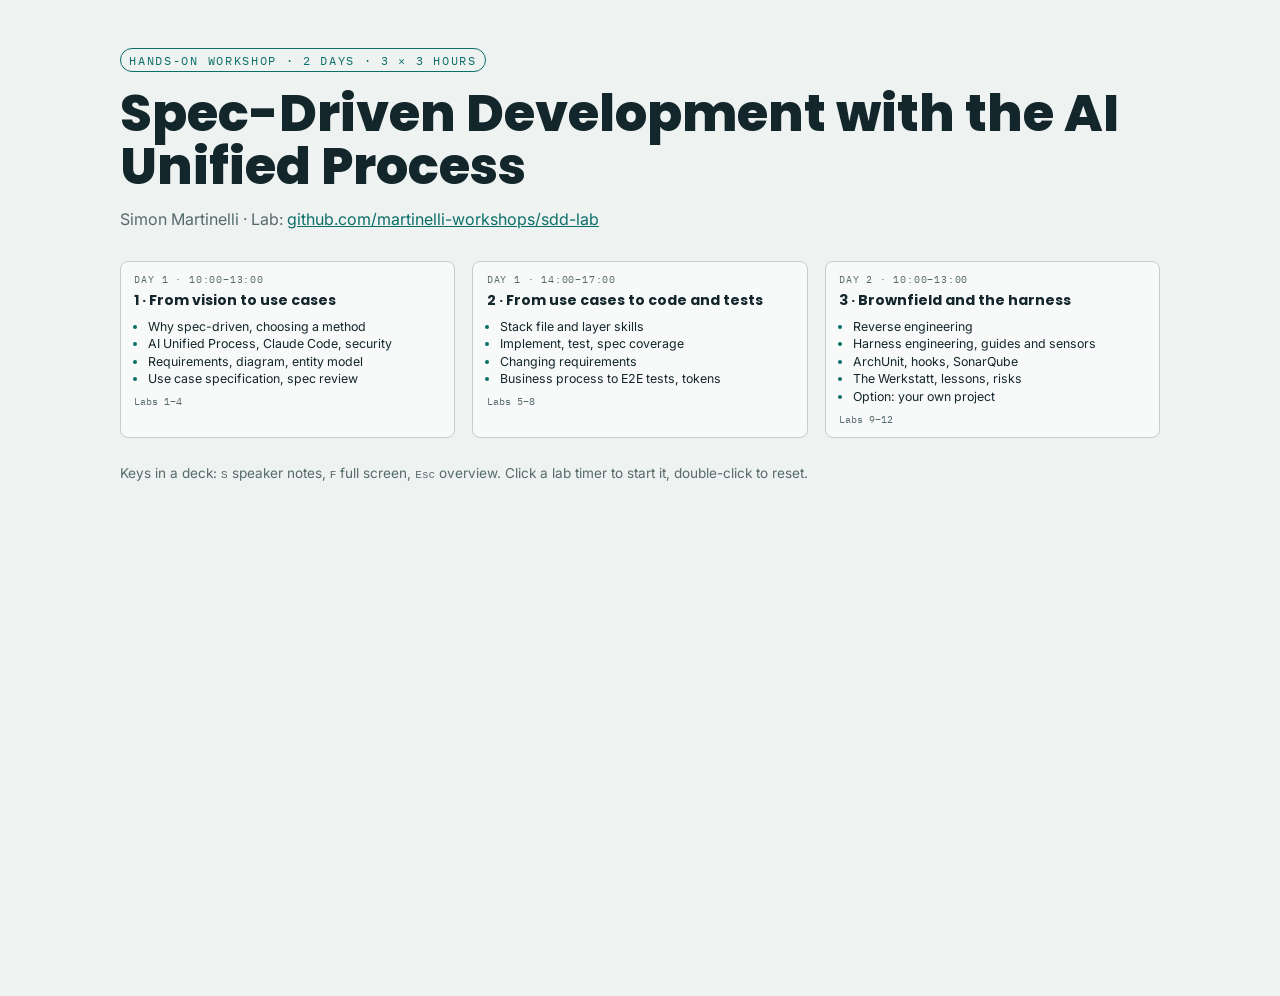
==== slides/index.html @ e4c7aaf5 "Restructure the workshop into three parts with slides and the layer plugin setup - Three slide decks" ====
<!doctype html>
<html lang="en">
<head>
<meta charset="utf-8">
<meta name="viewport" content="width=device-width, initial-scale=1">
<title>Spec-Driven Development Workshop</title>
<link rel="preconnect" href="https://fonts.googleapis.com">
<link rel="preconnect" href="https://fonts.gstatic.com" crossorigin>
<link rel="stylesheet" href="https://fonts.googleapis.com/css2?family=Poppins:wght@500;600;700;800&family=Inter:wght@400;500;600;700&family=IBM+Plex+Mono:wght@400;500;600&display=swap">
<link rel="stylesheet" href="theme.css">
<style>
body { font-family: var(--font-body); padding: 48px 16px; }
main { max-width: 1040px; margin: 0 auto; }
h1 { font-family: var(--font-display); font-weight: 800; font-size: clamp(2rem, 5vw, 3.2rem); line-height: 1.05; margin: 0 0 0.3em; }
p.lead { color: var(--muted); margin: 0 0 2em; }
.parts { font-size: 1.05rem; }
@media (max-width: 760px) { .parts { grid-template-columns: 1fr; } }
a.part-card { color: var(--ink); text-decoration: none; transition: border-color .15s; }
a.part-card:hover, a.part-card:focus-visible { border-color: var(--accent); outline: none; }
.part-card h3 { font-family: var(--font-display); }
.part-card ul { margin: 0.3em 0 0; padding-left: 1.1em; display: grid; gap: 0.2em; }
.part-card li::marker { color: var(--accent); }
.labs { font-family: var(--font-mono); font-size: 0.75em; color: var(--muted); margin-top: 0.5em; }
</style>
</head>
<body>
<main>
  <span class="tag" style="font-size:0.75rem">Hands-on Workshop · 2 days · 3 × 3 hours</span>
  <h1>Spec-Driven Development with the AI Unified Process</h1>
  <p class="lead">Simon Martinelli · Lab: <a href="https://github.com/martinelli-workshops/sdd-lab" style="color:var(--accent)">github.com/martinelli-workshops/sdd-lab</a></p>
  <div class="parts">
    <a class="part-card" href="part-1.html">
      <span class="when">Day 1 · 10:00–13:00</span>
      <h3>1 · From vision to use cases</h3>
      <ul><li>Why spec-driven, choosing a method</li><li>AI Unified Process, Claude Code, security</li><li>Requirements, diagram, entity model</li><li>Use case specification, spec review</li></ul>
      <span class="labs">Labs 1–4</span>
    </a>
    <a class="part-card" href="part-2.html">
      <span class="when">Day 1 · 14:00–17:00</span>
      <h3>2 · From use cases to code and tests</h3>
      <ul><li>Stack file and layer skills</li><li>Implement, test, spec coverage</li><li>Changing requirements</li><li>Business process to E2E tests, tokens</li></ul>
      <span class="labs">Labs 5–8</span>
    </a>
    <a class="part-card" href="part-3.html">
      <span class="when">Day 2 · 10:00–13:00</span>
      <h3>3 · Brownfield and the harness</h3>
      <ul><li>Reverse engineering</li><li>Harness engineering, guides and sensors</li><li>ArchUnit, hooks, SonarQube</li><li>The Werkstatt, lessons, risks</li><li>Option: your own project</li></ul>
      <span class="labs">Labs 9–12</span>
    </a>
  </div>
  <p class="lead" style="margin-top:2em; font-size:0.85em">Keys in a deck: <code>S</code> speaker notes, <code>F</code> full screen, <code>Esc</code> overview. Click a lab timer to start it, double-click to reset.</p>
</main>
</body>
</html>
---- slides/theme.css ----
:root {
  --paper: #eef2f0;
  --ink: #13262b;
  --muted: #566a6d;
  --line: #c3cfcb;
  --accent: #0b6e69;
  --card: #f8faf9;
  --logo: #0e3252;
  --lab: #f2b33d;
  --lab-ink: #1d1a12;
  --lab-soft: #f7cd78;
  --diagram-bg: #ffffff;
  --font-display: "Poppins", "Segoe UI", system-ui, sans-serif;
  --font-body: "Inter", "Segoe UI", system-ui, sans-serif;
  --font-mono: "IBM Plex Mono", ui-monospace, "SF Mono", Menlo, monospace;
}
@media (prefers-color-scheme: dark) {
  :root:not([data-theme="light"]) {
    --paper: #0f1a1c; --ink: #e3ebe8; --muted: #93a8a6; --line: #2b3d3f; --accent: #5cc6bc; --card: #152427; --logo: #e3ebe8;
    --lab: #e9a92f; --lab-ink: #1d1a12; --lab-soft: #f2c46a; --diagram-bg: #f3f6f4; color-scheme: dark;
  }
}
:root[data-theme="dark"] {
  --paper: #0f1a1c; --ink: #e3ebe8; --muted: #93a8a6; --line: #2b3d3f; --accent: #5cc6bc; --card: #152427; --logo: #e3ebe8;
  --lab: #e9a92f; --lab-ink: #1d1a12; --lab-soft: #f2c46a; --diagram-bg: #f3f6f4; color-scheme: dark;
}
html, body { height: 100%; }
body { background: var(--paper); color: var(--ink); margin: 0; }
.reveal { font-family: var(--font-body); font-size: 30px; color: var(--ink); }
.reveal-viewport { background: var(--paper); }
.reveal .slides { text-align: left; }
.reveal .slides section { padding: 0 8px; box-sizing: border-box; height: 100%; }
.reveal h1, .reveal h2, .reveal h3 { font-family: var(--font-display); color: var(--ink); text-wrap: balance; margin: 0; letter-spacing: 0; }
.reveal h1 { font-size: 2.6em; font-weight: 800; line-height: 1.02; }
.reveal h2 { font-size: 1.55em; font-weight: 700; line-height: 1.1; margin-bottom: 0.6em; }
.reveal h3 { font-size: 0.95em; font-weight: 700; margin-bottom: 0.3em; }
.reveal p, .reveal li { line-height: 1.4; }
.reveal p { margin: 0 0 0.6em; }
.reveal ul { margin: 0; padding-left: 1.1em; display: grid; gap: 0.35em; }
.reveal li::marker { color: var(--accent); }
.reveal a { color: var(--accent); text-decoration: underline; text-underline-offset: 0.15em; }
.reveal a:focus-visible, .reveal button:focus-visible { outline: 3px solid var(--accent); outline-offset: 3px; }
.reveal code, .reveal .mono { font-family: var(--font-mono); font-size: 0.9em; }
.reveal :not(pre) > code { background: var(--card); border: 1px solid var(--line); padding: 0.05em 0.3em; border-radius: 4px; }
.reveal pre { width: 100%; margin: 0.4em 0; box-shadow: none; font-size: 0.72em; }
.reveal pre code { display: block; padding: 0.8em 1em; background: var(--card); border: 1px solid var(--line); border-radius: 6px; color: var(--ink); max-height: none; line-height: 1.45; }
.reveal table { border-collapse: collapse; font-size: 0.78em; width: 100%; }
.reveal th, .reveal td { text-align: left; padding: 0.45em 0.7em; border-bottom: 1px solid var(--line); vertical-align: top; }
.reveal th { font-family: var(--font-mono); font-weight: 500; font-size: 0.85em; text-transform: uppercase; letter-spacing: 0.06em; color: var(--muted); }
.reveal tr.hl td { background: var(--card); font-weight: 600; }
.reveal .controls { color: var(--accent); }
.reveal .progress { color: var(--accent); height: 4px; }
.reveal .slide-number { background: transparent; color: var(--muted); font-family: var(--font-mono); font-size: 14px; }

/* Eyebrow: section and clock time */
.eyebrow { font-family: var(--font-mono); font-size: 0.6em; text-transform: uppercase; letter-spacing: 0.14em; color: var(--muted); display: flex; gap: 1.2em; margin-bottom: 1.1em; }
.eyebrow b { color: var(--accent); font-weight: 600; }
.small { font-size: 0.85em; }
.muted { color: var(--muted); }
.source { position: absolute; bottom: 0.4em; left: 8px; font-size: 0.5em; color: var(--muted); font-family: var(--font-mono); }
.cols { display: grid; grid-template-columns: 1fr 1fr; gap: 1.4em; }
.cols3 { display: grid; grid-template-columns: repeat(3, 1fr); gap: 1em; }
.cols > *, .cols3 > * { min-width: 0; }
.box { background: var(--card); border: 1px solid var(--line); border-radius: 8px; padding: 0.8em 1em; font-size: 0.88em; }
.box ul { gap: 0.25em; }
.reveal .kicker { font-family: var(--font-display); font-weight: 700; font-size: 1.05em; color: var(--accent); margin-top: 1em; }
.big-quote { font-family: var(--font-display); font-size: 1.5em; font-weight: 700; line-height: 1.15; max-width: 20em; }

/* Title */
.title-slide .logo { position: absolute; top: 0; right: 0; width: 240px; color: var(--logo); }
.title-slide .logo svg { display: block; width: 100%; height: auto; fill: currentColor; }
.title-slide h1 { max-width: 11em; }
.tag { display: inline-block; font-family: var(--font-mono); font-size: 0.56em; letter-spacing: 0.14em; text-transform: uppercase; border: 1.5px solid var(--accent); color: var(--accent); padding: 0.3em 0.7em; border-radius: 999px; margin-bottom: 1.2em; }

/* Agenda timeline */
.timeline { display: grid; grid-template-columns: 5.2em 1fr auto; font-size: 0.82em; }
.timeline > div { padding: 0.42em 0; border-bottom: 1px solid var(--line); }
.timeline .t { font-family: var(--font-mono); color: var(--muted); font-variant-numeric: tabular-nums; }
.timeline .d { font-family: var(--font-mono); color: var(--muted); text-align: right; font-variant-numeric: tabular-nums; }
.timeline .lab { font-weight: 600; }
.timeline.dense { font-size: 0.74em; }
.timeline.dense > div { padding: 0.3em 0; }
.timeline .lab::before { content: "HANDS-ON"; font-family: var(--font-mono); font-size: 0.68em; letter-spacing: 0.1em; background: var(--lab); color: var(--lab-ink); padding: 0.15em 0.45em; border-radius: 3px; margin-right: 0.6em; vertical-align: 0.12em; }

/* Section divider */
.divider .num { font-family: var(--font-mono); color: var(--accent); font-size: 0.6em; letter-spacing: 0.14em; }
.divider h2 { font-size: 2.6em; font-weight: 800; margin-top: 0.2em; }
.divider p { color: var(--muted); font-size: 1em; }

/* Flow of AI Unified Process steps */

/* Workflow diagrams */
.diagram { background: var(--diagram-bg); border: 1px solid var(--line); border-radius: 8px; padding: 0.5em 0.8em; display: flex; justify-content: center; }
.diagram img { max-width: 100%; max-height: 460px; margin: 0; display: block; }
.diagram-note { display: grid; grid-template-columns: repeat(3, 1fr); gap: 1.2em; font-size: 0.85em; line-height: 1.4; margin-top: 0.7em; }
.diagram-note > div { min-width: 0; }
.diagram-note b { display: block; font-family: var(--font-display); color: var(--accent); font-size: 1.05em; line-height: 1.25; margin-bottom: 0.3em; }

/* Harness components around the agent */
.harness { display: grid; grid-template-columns: 1fr 1fr 1fr; gap: 0.6em; }
.harness > * { min-width: 0; }
.harness .box { font-size: 0.82em; }
.harness .agent { grid-column: 1 / -1; display: flex; align-items: center; justify-content: center; background: var(--accent); color: var(--paper); font-family: var(--font-display); font-weight: 800; font-size: 0.95em; border-radius: 999px; padding: 0.5em 1em; }

/* Guides and sensors diagram */
.gs { display: grid; grid-template-columns: 1fr 110px 210px 120px 1.1fr; align-items: center; margin-top: 0.4em; }
.gs > * { min-width: 0; }
.gs .box { font-size: 0.74em; display: grid; gap: 0.25em; }
.gs .box p { margin: 0 0 0.3em; }
.gs-guides { padding: 1.2em 1.1em; }
.gs-sensors { display: grid; gap: 30px; }
.gs-sensors .box { min-height: 125px; box-sizing: border-box; align-content: center; }
.gs-agent { width: 210px; height: 112px; border-radius: 50%; background: var(--accent); color: var(--paper); font-family: var(--font-display); font-weight: 800; font-size: 0.95em; display: flex; align-items: center; justify-content: center; }
.gs-arrow line { stroke: var(--muted); stroke-width: 2.5; }
.gs-arrow polygon { fill: var(--muted); }

/* Use case document */
.sensors table { font-size: 0.6em; }
.sensors td { padding: 0.38em 0.7em; }
.sensors td:first-child { font-family: var(--font-mono); font-size: 0.92em; white-space: nowrap; }
.sensors td:last-child { white-space: nowrap; color: var(--muted); }
.sensors tr.group td { background: var(--card); font-family: var(--font-mono); font-size: 0.78em; text-transform: uppercase; letter-spacing: 0.08em; color: var(--accent); padding: 0.3em 0.7em; }
.uc { font-family: var(--font-mono); font-size: 0.62em; line-height: 1.5; background: var(--card); border: 1px solid var(--line); border-radius: 6px; padding: 1em 1.2em; white-space: pre-wrap; }
.uc .h { color: var(--accent); font-weight: 600; }

/* Hands-on slides: amber work order */
.reveal section.lab { color: var(--lab-ink); }
.reveal section.lab h2, .reveal section.lab h3 { color: var(--lab-ink); }
.reveal section.lab .eyebrow, .reveal section.lab .eyebrow b { color: var(--lab-ink); }
.reveal section.lab .muted { color: var(--lab-ink); opacity: 0.75; }
.reveal section.lab a { color: var(--lab-ink); }
.lab-head { display: flex; align-items: baseline; justify-content: space-between; gap: 1em; }
.lab-no { font-family: var(--font-display); font-weight: 800; font-size: 4.2em; line-height: 0.8; }
.cmd { display: grid; gap: 0.35em; margin: 0.4em 0 0.9em; }
.cmd code { font-family: var(--font-mono); font-size: 0.95em; font-weight: 600; background: var(--lab-ink); color: var(--lab); padding: 0.35em 0.7em; border-radius: 6px; width: fit-content; border: 0; }
.cmd code.alt { background: transparent; color: var(--lab-ink); border: 2px solid var(--lab-ink); }
.lab-grid { display: grid; grid-template-columns: 1fr 1fr; gap: 1.2em; font-size: 0.85em; }
.lab-grid > div { border-top: 2px solid var(--lab-ink); padding-top: 0.5em; min-width: 0; }
.lab-grid h3 { font-family: var(--font-mono); font-size: 0.8em; text-transform: uppercase; letter-spacing: 0.1em; font-weight: 600; }
.lab-grid ul { gap: 0.2em; }
.lab-grid li::marker { color: var(--lab-ink); }
.reveal section.lab :not(pre) > code { background: var(--lab-soft); border-color: transparent; color: var(--lab-ink); }

/* Countdown on lab slides */
.timer { font-family: var(--font-mono); font-size: 0.75em; font-weight: 600; font-variant-numeric: tabular-nums; background: transparent; color: var(--lab-ink); border: 2px solid var(--lab-ink); border-radius: 999px; padding: 0.25em 0.8em; cursor: pointer; }
.timer.running { background: var(--lab-ink); color: var(--lab); }
.timer.over { background: #b3261e; border-color: #b3261e; color: #fff; }

/* About me */
.about { display: grid; grid-template-columns: 1fr 1.25fr; gap: 1.6em; align-items: start; }
.about .facts { font-size: 0.85em; }
.about .badges { display: flex; gap: 0.5em; margin-top: 1em; }
.about .badges img { height: 64px; width: auto; margin: 0; background: #fff; border-radius: 8px; padding: 2px 6px; }
.about .books { display: grid; grid-template-columns: 1fr 1fr; gap: 1.2em; }
.about figure { margin: 0; text-align: center; }
.about figure img { height: 340px; width: auto; margin: 0 auto; display: block; box-shadow: 0 4px 14px rgba(0,0,0,.25); }
.about figcaption { font-size: 0.66em; margin-top: 0.7em; line-height: 1.4; }

/* Risk-based review */
.review { display: grid; grid-template-columns: 1.15fr 1fr; gap: 1.4em; align-items: start; }
.review .steps { list-style: none; margin: 0; padding: 0; display: grid; gap: 0.3em; font-size: 0.68em; line-height: 1.35; }
.review .steps li { display: grid; grid-template-columns: 2em 1fr; gap: 0.7em; align-items: start; background: var(--card); border: 1px solid var(--line); border-radius: 8px; padding: 0.4em 0.8em; }
.review .steps li b { display: block; font-family: var(--font-display); }
.review .steps .n { font-family: var(--font-mono); font-weight: 600; color: var(--accent); border: 2px solid var(--accent); border-radius: 50%; width: 1.7em; height: 1.7em; display: grid; place-items: center; }
.review .steps li.human { border-color: var(--accent); border-width: 2px; }
.review .side { display: grid; gap: 0.5em; }
.review .box { font-size: 0.78em; }
.review .tiers { display: grid; gap: 0.35em; }
.review .tier { display: inline-grid; place-items: center; width: 1.5em; height: 1.5em; margin-right: 0.5em; border-radius: 4px; background: var(--accent); color: var(--paper); font-family: var(--font-mono); font-weight: 600; }

/* Contact list on the closing slide */
.reveal .contact-name { font-family: var(--font-display); font-weight: 600; font-size: 0.9em; margin: 1.2em 0 0.7em; }
.contacts { display: grid; grid-template-columns: max-content 1fr; column-gap: 1.4em; row-gap: 0.55em; margin: 0; font-size: 0.85em; line-height: 1.3; }
.contacts dt { color: var(--muted); font-family: var(--font-mono); font-size: 0.75em; text-transform: uppercase; letter-spacing: 0.08em; align-self: center; }
.contacts dd { margin: 0; }

/* Skill chains for the scenario workflows */
.chain { display: flex; flex-wrap: wrap; align-items: center; gap: 0.3em 0.35em; }
.chain code, .agents code { white-space: nowrap; }
.chain .arr { color: var(--muted); font-family: var(--font-mono); }
.chain .opt { opacity: 0.7; }
.flows table { font-size: 0.6em; }
.flows td { padding: 0.45em 0.6em; vertical-align: middle; }
.flows td:first-child { font-family: var(--font-display); font-weight: 700; white-space: nowrap; }
.flows td:first-child span { display: block; font-family: var(--font-mono); font-weight: 500; font-size: 0.8em; color: var(--accent); }
.flows td:last-child { color: var(--muted); }
.step-list { display: grid; gap: 0.45em; font-size: 0.8em; }
.step-list .box { display: grid; grid-template-columns: 1.6em 1fr; gap: 0.6em; align-items: start; padding: 0.55em 0.9em; }
.step-list .n { font-family: var(--font-mono); font-weight: 600; color: var(--accent); }
.step-list .box p { margin: 0.2em 0 0; color: var(--muted); font-size: 0.9em; }
@media (prefers-reduced-motion: reduce) { .reveal .slides section { transition: none !important; } }

/* Additions for the three-part workshop */
.reveal .slides section.overview-slide { padding-top: 0; }
.parts { display: grid; grid-template-columns: repeat(3, 1fr); gap: 1em; }
.parts > * { min-width: 0; }
.part-card { background: var(--card); border: 1px solid var(--line); border-radius: 8px; padding: 0.8em 1em; font-size: 0.8em; display: grid; gap: 0.3em; align-content: start; }
.part-card.now { border: 2px solid var(--accent); }
.part-card .when { font-family: var(--font-mono); font-size: 0.75em; letter-spacing: 0.08em; text-transform: uppercase; color: var(--muted); }
.part-card h3 { font-size: 1.05em; margin: 0; }
.part-card ul { font-size: 0.92em; gap: 0.15em; }
.stations { display: flex; flex-wrap: wrap; align-items: stretch; gap: 0.35em; font-size: 0.62em; }
.stations .st { background: var(--card); border: 1px solid var(--line); border-radius: 6px; padding: 0.45em 0.6em; display: grid; gap: 0.15em; min-width: 0; flex: 1 1 0; }
.stations .st b { font-family: var(--font-display); }
.stations .st .who { font-family: var(--font-mono); font-size: 0.8em; color: var(--muted); text-transform: uppercase; letter-spacing: 0.06em; }
.stations .st.human { border: 2px solid var(--accent); }
.stations .st.gate { border-style: dashed; }
.stations .arr { align-self: center; color: var(--muted); font-family: var(--font-mono); }
.tight table { font-size: 0.64em; }
.tight td { padding: 0.36em 0.6em; }
.tight td:first-child { font-family: var(--font-mono); font-size: 0.92em; white-space: nowrap; }
.levels { display: grid; grid-template-columns: repeat(4, 1fr); gap: 0.6em; font-size: 0.74em; }
.levels > * { min-width: 0; }
.levels .box b { display: block; font-family: var(--font-display); color: var(--accent); }
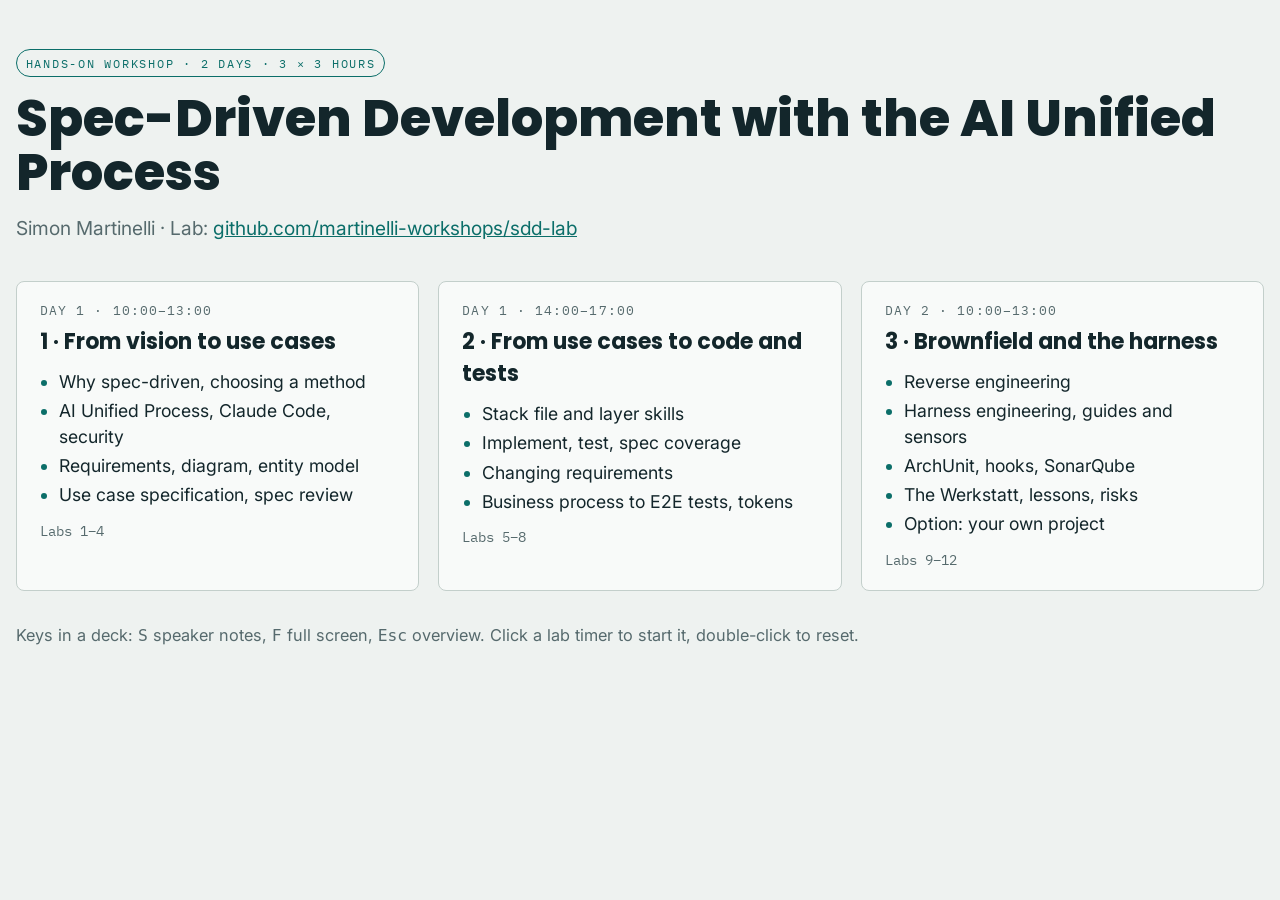
==== commit e8450b5f: "Fix scroll bar and font size on the slides overview page" ====
--- a/slides/index.html
+++ b/slides/index.html
@@ -9,11 +9,16 @@
 <link rel="stylesheet" href="https://fonts.googleapis.com/css2?family=Poppins:wght@500;600;700;800&family=Inter:wght@400;500;600;700&family=IBM+Plex+Mono:wght@400;500;600&display=swap">
 <link rel="stylesheet" href="theme.css">
 <style>
-body { font-family: var(--font-body); padding: 48px 16px; }
-main { max-width: 1040px; margin: 0 auto; }
+html, body { height: auto; }
+body { font-family: var(--font-body); font-size: clamp(17px, 1.5vw, 24px); line-height: 1.45; padding: 48px 16px; min-height: 100vh; box-sizing: border-box; }
+main { max-width: 1280px; margin: 0 auto; }
+.part-card { font-size: 1em; padding: 1em 1.2em; }
+.part-card .when { font-size: 0.7em; }
+.tag { font-size: 0.65em !important; }
 h1 { font-family: var(--font-display); font-weight: 800; font-size: clamp(2rem, 5vw, 3.2rem); line-height: 1.05; margin: 0 0 0.3em; }
 p.lead { color: var(--muted); margin: 0 0 2em; }
-.parts { font-size: 1.05rem; }
+.parts { font-size: 1em; }
+.part-card h3 { font-size: 1.15em; }
 @media (max-width: 760px) { .parts { grid-template-columns: 1fr; } }
 a.part-card { color: var(--ink); text-decoration: none; transition: border-color .15s; }
 a.part-card:hover, a.part-card:focus-visible { border-color: var(--accent); outline: none; }
